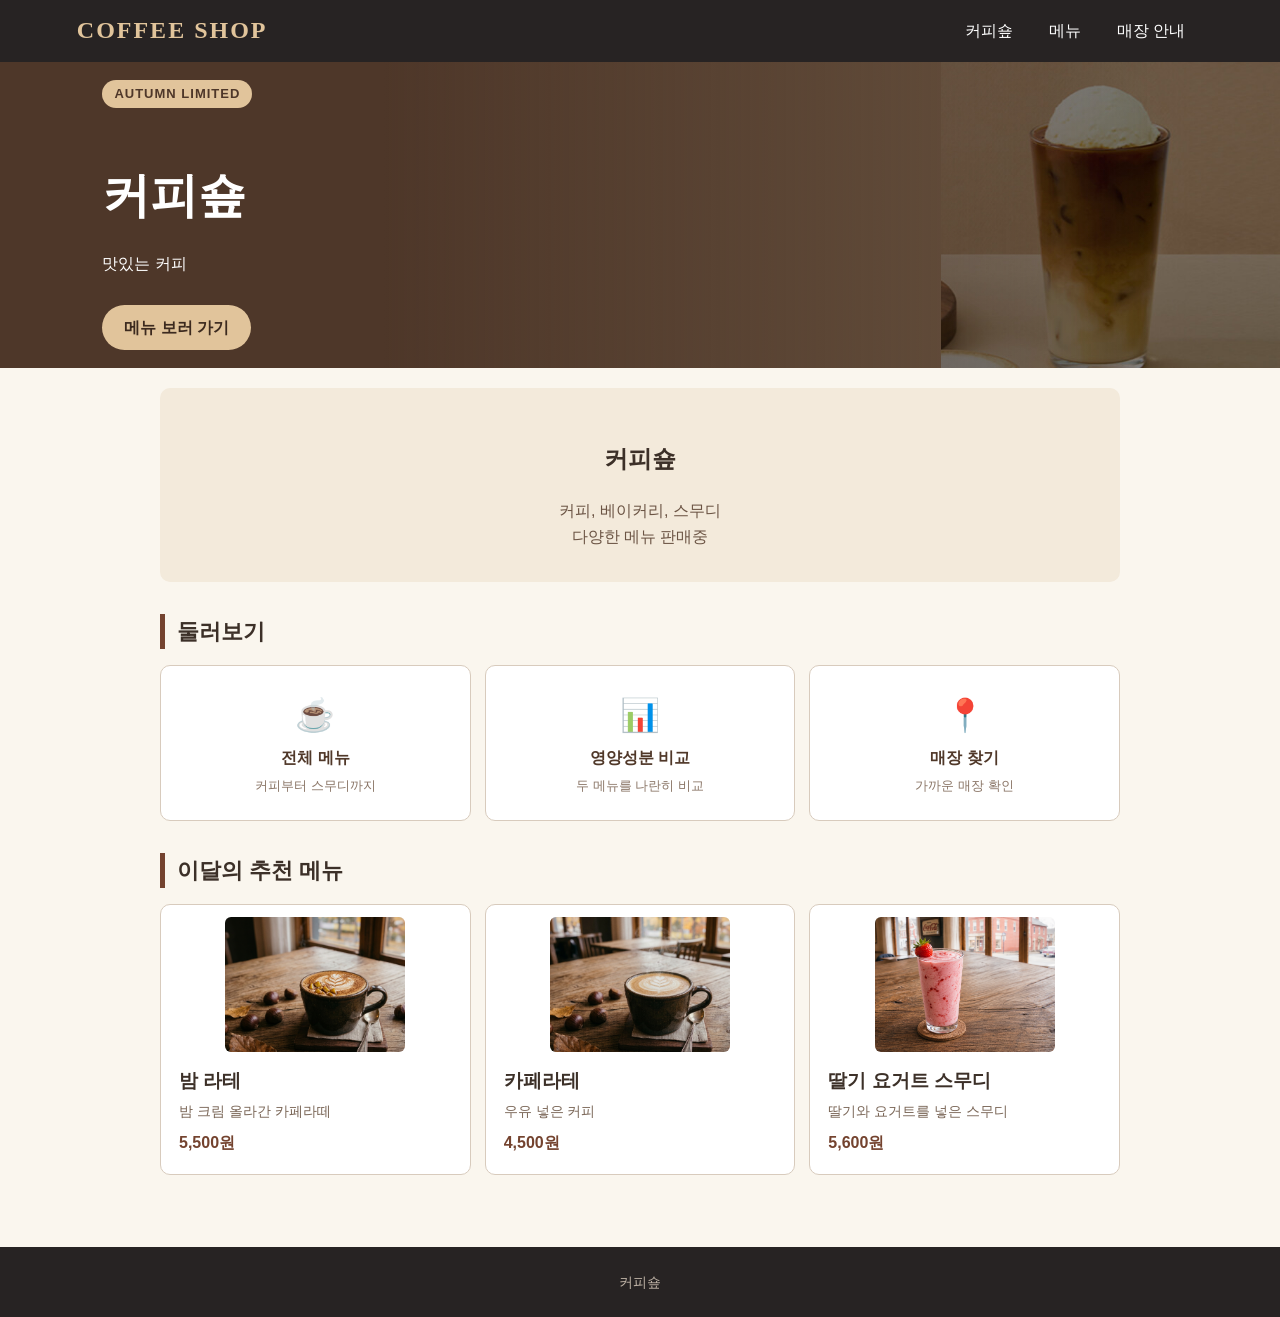
==== index.html @ 4aac27b4 "Add files via upload" ====
<!DOCTYPE html>
<html lang="ko">
<head>
    <meta charset="UTF-8">
    <meta name="viewport" content="width=device-width, initial-scale=1">
    <title>홈 | 커피숖</title>
    <link rel="stylesheet" href="style.css">
</head>
<body>
    <!-- 상단 바: 하위 메뉴를 누르면 별도의 HTML 페이지로 이동한다. -->
    <header>
        <a class="brand" href="index.html">COFFEE SHOP</a>
        <nav aria-label="주요 메뉴">
            <details class="nav-group" name="navigation">
                <summary>커피숖</summary>
                <div class="dropdown">
                    <a href="index.html">메인</a>
                </div>
            </details>
            <details class="nav-group" name="navigation">
                <summary>메뉴</summary>
                <div class="dropdown">
                    <a href="menu.html">전체 메뉴</a>
                    <a href="compare.html">영양성분 비교</a>
                    <a href="order.html">금액 확인</a>
                </div>
            </details>
            <details class="nav-group" name="navigation">
                <summary>매장 안내</summary>
                <div class="dropdown">
                    <a href="store.html">매장찾기</a>
                </div>
            </details>
        </nav>
    </header>

    <section class="banner">
        <div>
            <span class="badge">AUTUMN LIMITED</span>
            <h1>커피숖</h1>
            <p>맛있는 커피</p>
            <a class="cta" href="menu.html">메뉴 보러 가기</a>
        </div>
    </section>

    <main>
        <!-- 브랜드 소개 -->
        <section class="intro">
            <h1>커피숖</h1>
            <p>커피, 베이커리, 스무디<br>
              다양한 메뉴 판매중 </p>
        </section>

        <!-- 바로가기 카드 -->
        <section>
            <h2>둘러보기</h2>
            <div class="shortcuts">
                <a href="menu.html">
                    <span class="icon">☕</span>
                    <strong>전체 메뉴</strong>
                    <small>커피부터 스무디까지</small>
                </a>
                <a href="compare.html">
                    <span class="icon">📊</span>
                    <strong>영양성분 비교</strong>
                    <small>두 메뉴를 나란히 비교</small>
                </a>
                <a href="store.html">
                    <span class="icon">📍</span>
                    <strong>매장 찾기</strong>
                    <small>가까운 매장 확인</small>
                </a>
            </div>
        </section>

        <!-- 추천 메뉴 -->
        <section>
            <h2>이달의 추천 메뉴</h2>
            <div class="picks">
                <div class="pick">
                    <img src="images/chestnut-latte.jpg" alt="밤 라테">
                    <h3>밤 라테</h3>
                    <p>밤 크림 올라간 카페라떼</p>
                    <strong>5,500원</strong>
                </div>
                <div class="pick">
                    <img src="images/cafe-latte.jpg" alt="카페라테">
                    <h3>카페라테</h3>
                    <p>우유 넣은 커피</p>
                    <strong>4,500원</strong>
                </div>
                <div class="pick">
                    <img src="images/strawberry-smoothie.jpg" alt="딸기 요거트 스무디">
                    <h3>딸기 요거트 스무디</h3>
                    <p>딸기와 요거트를 넣은 스무디</p>
                    <strong>5,600원</strong>
                </div>
            </div>
        </section>
    </main>

    <footer>커피숖</footer>
</body>
</html>
---- style.css ----
/* 전체 화면: 밝은 크림색 배경과 갈색 글씨를 사용한다. */
body {
    margin: 0;
    font-family: "맑은 고딕", sans-serif;
    color: #3c3028;
    background-color: #faf6ee;
    line-height: 1.6;
}

header, main, footer {
    max-width: 960px;
    margin: auto;
    padding: 20px;
}

header {
    display: flex;
    align-items: center;
    justify-content: space-between;
    flex-wrap: wrap;
}

nav a {
    margin-right: 12px;
    color: #593b2c;
}

section {
    margin-bottom: 32px;
}

.season {
    padding: 32px;
    background-color: #74432f;
    color: white;
    border-radius: 8px;
}

/* 메뉴 카드: 넓은 화면에서는 한 줄에 세 개씩 배치한다. */
.cards {
    display: grid;
    grid-template-columns: repeat(3, 1fr);
    gap: 14px;
}

article, #order {
    padding: 20px;
    border: 1px solid #d8cbbd;
    border-radius: 8px;
    background-color: white;
}

h3 {
    margin-top: 0;
}

summary {
    margin-top: 14px;
    color: #795038;
    cursor: pointer;
}

select {
    font: inherit;
    padding: 4px;
    margin-right: 10px;
}

.result {
    border-top: 1px solid #d8cbbd;
    padding-top: 12px;
}

/* 휴대폰처럼 화면이 좁으면 카드를 한 줄에 하나씩 보여 준다. */
@media (max-width: 650px) {
    .cards {
        grid-template-columns: 1fr;
    }
}

/* 사진처럼 네 칸을 같은 너비로 나누고 선택한 칸을 진하게 표시한다. */
.categories {
    display: grid;
    grid-template-columns: repeat(4, 1fr);
    gap: 1px;
    background-color: #d9d2cf;
}

.categories button {
    padding: 14px 2px;
    border: 0;
    background-color: #e7dfdb;
    font: inherit;
    font-weight: bold;
    cursor: pointer;
}

.categories button[aria-pressed="true"] {
    color: white;
    background-color: #392832;
}

/* 비교표는 좁은 화면에서도 두 메뉴가 나란히 보이도록 한다. */
dialog {
    width: min(480px, 86%);
    padding: 18px;
    border: 1px solid #c9bab2;
    border-radius: 8px;
    color: #3c3028;
}

dialog::backdrop {
    background-color: rgba(44, 32, 27, 0.55);
}

dialog table {
    width: 100%;
    border-collapse: collapse;
}

dialog td, dialog th {
    padding: 8px 3px;
    text-align: center;
    border-bottom: 1px solid #ded4cd;
}

dialog select {
    max-width: 100%;
    margin: 0;
}

.compare-button {
    margin-top: 15px;
    padding: 8px 14px;
    background-color: white;
    border: 1px solid #795038;
    border-radius: 4px;
    font: inherit;
    cursor: pointer;
}

/* 모든 페이지에 같은 상단 바를 배치한다. */
header {
    max-width: none;
    padding: 0 6%;
    background: #272323;
    color: white;
}
.brand {
    color: #e1c49b;
    font: bold 24px Georgia, serif;
    letter-spacing: 2px;
    text-decoration: none;
}
nav, .links {
    display: flex;
    flex-wrap: wrap;
}
.nav-group {
    position: relative;
}
.nav-group summary {
    color: white;
    margin: 0;
    padding: 18px;
    list-style: none;
}
.nav-group[open] summary {
    background: #4a3932;
}
.dropdown {
    position: absolute;
    z-index: 2;
    right: 0;
    min-width: 140px;
    background: #fff9ec;
    border: 1px solid #d8cbbd;
}
.dropdown a, .links a {
    display: block;
    padding: 12px 18px;
    margin: 0;
    color: #503829;
    text-decoration: none;
}
.dropdown a:hover, .links a:hover {
    background: #ede0c8;
}
.banner {
    display: grid;
    min-height: 175px;
    align-items: center;
    padding: 18px 8%;
    margin: 0;
    color: white;
    background: linear-gradient(90deg, #4e3729 30%, transparent 90%), url("coffee.jpg") right 50% / auto 100% no-repeat #66513e;
}
.banner h1 {
    font-size: clamp(27px, 4vw, 48px);
    margin-bottom: 4px;
}
.categories {
    grid-template-columns: repeat(6, 1fr);
}
.links a {
    background: #efe7da;
    margin: 0 10px 10px 0;
}
#comparison table {
    width: 100%;
    border-collapse: collapse;
}
#comparison th, #comparison td {
    text-align: center;
    padding: 10px 3px;
    border-bottom: 1px solid #d8cbbd;
}
#comparison select {
    max-width: 100%;
    margin: 0;
}
#search {
    font: inherit;
    padding: 8px;
}
@media (max-width: 650px) {
    header {
        display: block;
        padding: 12px 16px 0;
    }
    .nav-group summary {
        padding: 10px;
    }
    .nav-group:first-child .dropdown {
        left: 0;
        right: auto;
    }
    .categories {
        grid-template-columns: repeat(3, 1fr);
    }
    .banner p {
        max-width: 60%;
    }
}
/* 메뉴 카드 사진: 모든 카드에서 같은 비율로 꽉 채워 보여 준다. */
.cards article {
    display: flex;
    flex-direction: column;
    overflow: hidden;
}

.cards article img {
    display: block;
    width: min(100%, 180px);
    margin-inline: auto;
    aspect-ratio: 4 / 3;
    object-fit: cover;
    border-radius: 6px;
    margin-bottom: 14px;
    background-color: #eee6da;   /* 사진이 없을 때 크림색 칸으로 보임 */
}

.cards article strong {
    display: block;
    margin-top: 4px;
}

/* 휴대폰에서는 사진이 너무 커지지 않도록 비율을 낮춘다. */
@media (max-width: 650px) {
    .cards article img, .pick img {
        max-width: 150px;
        aspect-ratio: 4 / 3;
    }
}
/* ===== 홈 화면 꾸미기 ===== */
.banner .badge {
    display: inline-block;
    margin-bottom: 10px;
    padding: 4px 12px;
    border-radius: 20px;
    background-color: #e1c49b;
    color: #4e3729;
    font-size: 13px;
    font-weight: bold;
    letter-spacing: 1px;
}

.cta {
    display: inline-block;
    margin-top: 12px;
    padding: 10px 22px;
    border-radius: 24px;
    background-color: #e1c49b;
    color: #3c2a1f;
    font-weight: bold;
    text-decoration: none;
    transition: background-color 0.2s, transform 0.2s;
}
.cta:hover {
    background-color: #f0d9b5;
    transform: translateY(-2px);
}

main h2 {
    margin: 0 0 16px;
    padding-left: 12px;
    border-left: 5px solid #74432f;
    font-size: 22px;
}

.intro {
    padding: 32px 20px;
    text-align: center;
    background-color: #f3eadb;
    border-radius: 10px;
}
.intro h2 {
    border-left: 0;
    padding-left: 0;
}
.intro p {
    margin: 0;
    color: #6b5444;
}

/* 바로가기 카드 */
.shortcuts {
    display: grid;
    grid-template-columns: repeat(3, 1fr);
    gap: 14px;
}
.shortcuts a {
    display: flex;
    flex-direction: column;
    align-items: center;
    gap: 4px;
    padding: 24px 12px;
    background-color: white;
    border: 1px solid #d8cbbd;
    border-radius: 10px;
    color: #503829;
    text-align: center;
    text-decoration: none;
    transition: transform 0.2s, box-shadow 0.2s;
}
.shortcuts a:hover {
    transform: translateY(-4px);
    box-shadow: 0 8px 18px rgba(80, 56, 41, 0.15);
}
.shortcuts .icon {
    font-size: 32px;
}
.shortcuts small {
    color: #8a7566;
}

/* 추천 메뉴 */
.picks {
    display: grid;
    grid-template-columns: repeat(3, 1fr);
    gap: 14px;
}
.pick {
    overflow: hidden;
    padding-bottom: 18px;
    background-color: white;
    border: 1px solid #d8cbbd;
    border-radius: 10px;
}
.pick img {
    display: block;
    width: min(100%, 180px);
    margin-inline: auto;
    aspect-ratio: 4 / 3;
    object-fit: cover;
    background-color: #eee6da;
}
.pick h3,
.pick p,
.pick strong {
    margin: 0;
    padding: 0 18px;
}
.pick h3 {
    padding-top: 14px;
}
.pick p {
    margin: 4px 0 8px;
    color: #7a6657;
    font-size: 14px;
}
.pick strong {
    color: #74432f;
}

/* 푸터 */
footer {
    max-width: none;
    margin-top: 20px;
    padding: 24px;
    background-color: #272323;
    color: #bfb3a6;
    text-align: center;
    font-size: 14px;
}

@media (max-width: 650px) {
    .shortcuts,
    .picks {
        grid-template-columns: 1fr;
    }
    .banner .cta {
        padding: 8px 18px;
    }
}
#menu:has(input[value="커피"]:checked) article:not([data-category="커피"]) { display: none; }
#menu:has(input[value="논커피"]:checked) article:not([data-category="논커피"]) { display: none; }
#menu:has(input[value="베이커리"]:checked) article:not([data-category="베이커리"]) { display: none; }
#menu:has(input[value="스무디"]:checked) article:not([data-category="스무디"]) { display: none; }
#menu:has(input[value="베버리지"]:checked) article:not([data-category="베버리지"]) { display: none; }
/* 영양성분 비교 */

#comparison td span { display: none; }
#comparison:has(#menu0 option[value="p0"]:checked) .side0 .p0,
#comparison:has(#menu0 option[value="p1"]:checked) .side0 .p1,
#comparison:has(#menu0 option[value="p2"]:checked) .side0 .p2,
#comparison:has(#menu0 option[value="p3"]:checked) .side0 .p3,
#comparison:has(#menu0 option[value="p4"]:checked) .side0 .p4,
#comparison:has(#menu0 option[value="p5"]:checked) .side0 .p5,
#comparison:has(#menu0 option[value="p6"]:checked) .side0 .p6,
#comparison:has(#menu0 option[value="p7"]:checked) .side0 .p7,
#comparison:has(#menu0 option[value="p8"]:checked) .side0 .p8,
#comparison:has(#menu0 option[value="p9"]:checked) .side0 .p9,
#comparison:has(#menu0 option[value="p10"]:checked) .side0 .p10,
#comparison:has(#menu0 option[value="p11"]:checked) .side0 .p11,
#comparison:has(#menu0 option[value="p12"]:checked) .side0 .p12,
#comparison:has(#menu0 option[value="p13"]:checked) .side0 .p13,
#comparison:has(#menu1 option[value="p0"]:checked) .side1 .p0,
#comparison:has(#menu1 option[value="p1"]:checked) .side1 .p1,
#comparison:has(#menu1 option[value="p2"]:checked) .side1 .p2,
#comparison:has(#menu1 option[value="p3"]:checked) .side1 .p3,
#comparison:has(#menu1 option[value="p4"]:checked) .side1 .p4,
#comparison:has(#menu1 option[value="p5"]:checked) .side1 .p5,
#comparison:has(#menu1 option[value="p6"]:checked) .side1 .p6,
#comparison:has(#menu1 option[value="p7"]:checked) .side1 .p7,
#comparison:has(#menu1 option[value="p8"]:checked) .side1 .p8,
#comparison:has(#menu1 option[value="p9"]:checked) .side1 .p9,
#comparison:has(#menu1 option[value="p10"]:checked) .side1 .p10,
#comparison:has(#menu1 option[value="p11"]:checked) .side1 .p11,
#comparison:has(#menu1 option[value="p12"]:checked) .side1 .p12,
#comparison:has(#menu1 option[value="p13"]:checked) .side1 .p13 { display: inline; }
    
/* 매장 선택 */

.count, #stores article { display: none; }
main:has(#area option[value="f0"]:checked) .count.f0 { display: block; }
main:has(#area option[value="f0"]:checked) #stores .store0 { display: flex; }
main:has(#area option[value="f0"]:checked) #stores .store1 { display: flex; }
main:has(#area option[value="f0"]:checked) #stores .store2 { display: flex; }
main:has(#area option[value="f1"]:checked) .count.f1 { display: block; }
main:has(#area option[value="f1"]:checked) #stores .store0 { display: flex; }
main:has(#area option[value="f1"]:checked) #stores .store1 { display: flex; }
main:has(#area option[value="f2"]:checked) .count.f2 { display: block; }
main:has(#area option[value="f2"]:checked) #stores .store2 { display: flex; }
main:has(#area option[value="f3"]:checked) .count.f3 { display: block; }
main:has(#area option[value="f3"]:checked) #stores .store0 { display: flex; }
main:has(#area option[value="f4"]:checked) .count.f4 { display: block; }
main:has(#area option[value="f4"]:checked) #stores .store1 { display: flex; }
main:has(#area option[value="f5"]:checked) .count.f5 { display: block; }
main:has(#area option[value="f5"]:checked) #stores .store2 { display: flex; }
    
.categories label { padding: 8px 4px; background: #efe7da; cursor: pointer; }
#order table { width: 100%; border-collapse: collapse; }
#order th, #order td { padding: 6px; border-bottom: 1px solid #d8cbbd; text-align: center; }

/* 메뉴 분류 버튼 */
#menu .categories {
    display: flex;
    flex-wrap: wrap;
    gap: 8px;
    margin: 0 0 16px;
    padding: 0;
    border: 0;
    background: transparent;
}

/* 분류 이름과 라디오 버튼은 화면에서만 숨김 */
#menu .categories legend,
#menu .categories input {
    position: absolute;
    width: 1px;
    height: 1px;
    margin: -1px;
    padding: 0;
    overflow: hidden;
    clip-path: inset(50%);
    white-space: nowrap;
    border: 0;
}

#menu .categories label {
    position: relative;
    padding: 8px 18px;
    border: 1px solid #d8cbbd;
    border-radius: 24px;
    background: #fffaf3;
    color: #593b2c;
    font-size: 15px;
    cursor: pointer;
}

#menu .categories label:hover {
    background: #f0e5d7;
}

#menu .categories label:has(input:checked) {
    border-color: #593b2c;
    background: #593b2c;
    color: white;
}

#menu .categories label:has(input:focus-visible) {
    outline: 2px solid #795038;
    outline-offset: 3px;
}

/* 첫 번째 메뉴의 열량(kcal)과 당류(g) */
#comparison:has(#menu0 [value="p0"]:checked)  { --left-kcal: 285; --left-sugar: 28; }
#comparison:has(#menu0 [value="p1"]:checked)  { --left-kcal: 10;  --left-sugar: 0;  }
#comparison:has(#menu0 [value="p2"]:checked)  { --left-kcal: 160; --left-sugar: 11; }
#comparison:has(#menu0 [value="p3"]:checked)  { --left-kcal: 210; --left-sugar: 22; }
#comparison:has(#menu0 [value="p4"]:checked)  { --left-kcal: 130; --left-sugar: 30; }
#comparison:has(#menu0 [value="p5"]:checked)  { --left-kcal: 320; --left-sugar: 8;  }
#comparison:has(#menu0 [value="p6"]:checked)  { --left-kcal: 245; --left-sugar: 32; }
#comparison:has(#menu0 [value="p7"]:checked)  { --left-kcal: 210; --left-sugar: 36; }
#comparison:has(#menu0 [value="p8"]:checked)  { --left-kcal: 225; --left-sugar: 33; }
#comparison:has(#menu0 [value="p9"]:checked)  { --left-kcal: 155; --left-sugar: 30; }
#comparison:has(#menu0 [value="p10"]:checked) { --left-kcal: 140; --left-sugar: 29; }
#comparison:has(#menu0 [value="p11"]:checked) { --left-kcal: 125; --left-sugar: 26; }
#comparison:has(#menu0 [value="p12"]:checked) { --left-kcal: 205; --left-sugar: 23; }
#comparison:has(#menu0 [value="p13"]:checked) { --left-kcal: 330; --left-sugar: 24; }

/* 두 번째 메뉴의 열량(kcal)과 당류(g) */
#comparison:has(#menu1 [value="p0"]:checked)  { --right-kcal: 285; --right-sugar: 28; }
#comparison:has(#menu1 [value="p1"]:checked)  { --right-kcal: 10;  --right-sugar: 0;  }
#comparison:has(#menu1 [value="p2"]:checked)  { --right-kcal: 160; --right-sugar: 11; }
#comparison:has(#menu1 [value="p3"]:checked)  { --right-kcal: 210; --right-sugar: 22; }
#comparison:has(#menu1 [value="p4"]:checked)  { --right-kcal: 130; --right-sugar: 30; }
#comparison:has(#menu1 [value="p5"]:checked)  { --right-kcal: 320; --right-sugar: 8;  }
#comparison:has(#menu1 [value="p6"]:checked)  { --right-kcal: 245; --right-sugar: 32; }
#comparison:has(#menu1 [value="p7"]:checked)  { --right-kcal: 210; --right-sugar: 36; }
#comparison:has(#menu1 [value="p8"]:checked)  { --right-kcal: 225; --right-sugar: 33; }
#comparison:has(#menu1 [value="p9"]:checked)  { --right-kcal: 155; --right-sugar: 30; }
#comparison:has(#menu1 [value="p10"]:checked) { --right-kcal: 140; --right-sugar: 29; }
#comparison:has(#menu1 [value="p11"]:checked) { --right-kcal: 125; --right-sugar: 26; }
#comparison:has(#menu1 [value="p12"]:checked) { --right-kcal: 205; --right-sugar: 23; }
#comparison:has(#menu1 [value="p13"]:checked) { --right-kcal: 330; --right-sugar: 24; }

/* 첫째 줄은 열량, 둘째 줄은 당류를 비교 */
#comparison tbody tr:nth-child(1) {
    --left: var(--left-kcal);
    --right: var(--right-kcal);
}

#comparison tbody tr:nth-child(2) {
    --left: var(--left-sugar);
    --right: var(--right-sugar);
}

/* 각 칸에서 내 값과 상대 값의 차이를 구함 */
#comparison .side0 { --difference: calc(var(--left) - var(--right)); }
#comparison .side1 { --difference: calc(var(--right) - var(--left)); }

/* 차이가 양수인 칸에만 화살표가 보임 */
#comparison tbody tr:nth-child(-n+2) td::after {
    content: "▲";
    margin-left: 4px;
    color: #a14527;
    font-size: 0.75em;
    opacity: clamp(0, var(--difference), 1);
}

.pick {
    padding-top: 12px;
}

.pick img {
    border-radius: 6px;
}

/* 메뉴 화면: 영양성분 비교 버튼 */
#menu .compare-button {
    display: inline-block;
    margin-top: 4px;
    padding: 9px 18px;
    border: 0;
    border-radius: 24px;
    background-color: #593b2c;
    color: #fffaf3;
    font-size: 15px;
    font-weight: 600;
    text-decoration: none;
}

#menu .compare-button:hover {
    background-color: #744b35;
}

#menu .compare-button:focus-visible {
    outline: 2px solid #795038;
    outline-offset: 3px;
}
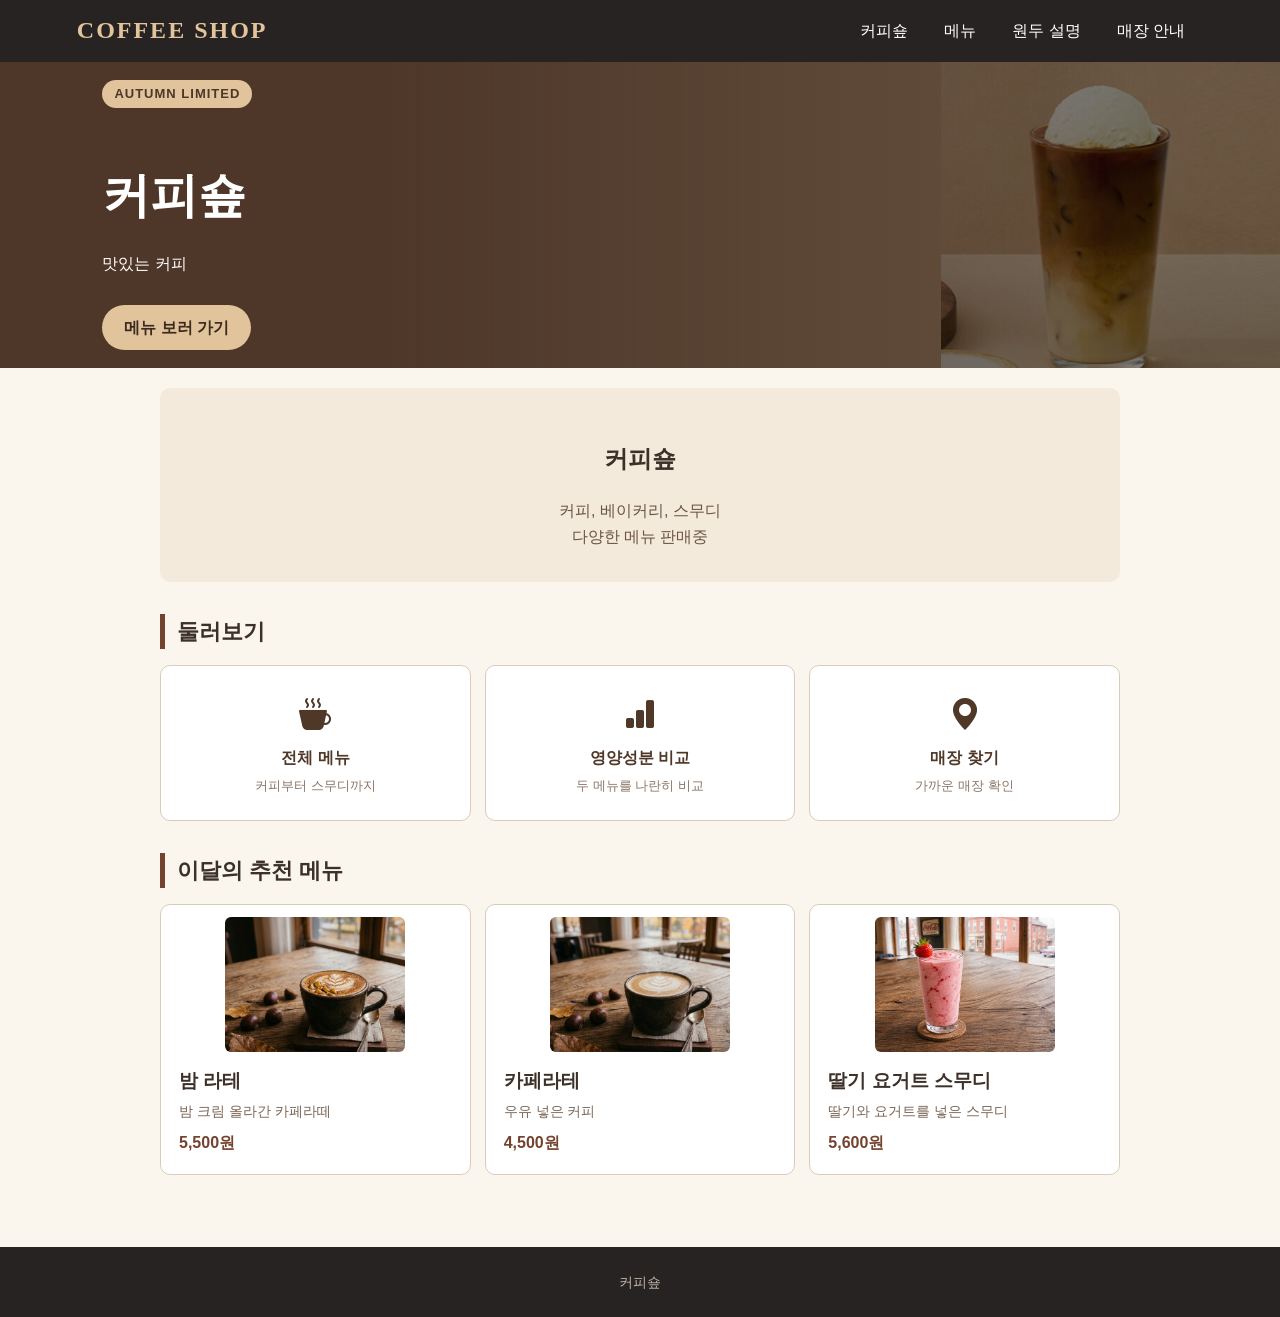
==== commit 3b5082e5: "Add files via upload" ====
--- a/index.html
+++ b/index.html
@@ -4,6 +4,7 @@
     <meta charset="UTF-8">
     <meta name="viewport" content="width=device-width, initial-scale=1">
     <title>홈 | 커피숖</title>
+    <link rel="stylesheet" href="https://cdn.jsdelivr.net/npm/bootstrap-icons@1.13.2/font/bootstrap-icons.min.css">
     <link rel="stylesheet" href="style.css">
 </head>
 <body>
@@ -25,6 +26,7 @@
                     <a href="order.html">금액 확인</a>
                 </div>
             </details>
+            <a class="nav-beans-link" href="beans.html">원두 설명</a>
             <details class="nav-group" name="navigation">
                 <summary>매장 안내</summary>
                 <div class="dropdown">
@@ -51,29 +53,28 @@
               다양한 메뉴 판매중 </p>
         </section>
 
-        <!-- 바로가기 카드 -->
-        <section>
-            <h2>둘러보기</h2>
+        <!-- 핵심 기능 바로가기 카드 3개 -->
+        <section aria-labelledby="shortcut-title">
+            <h2 id="shortcut-title">둘러보기</h2>
             <div class="shortcuts">
                 <a href="menu.html">
-                    <span class="icon">☕</span>
+                    <span class="icon" aria-hidden="true"><i class="bi bi-cup-hot-fill"></i></span>
                     <strong>전체 메뉴</strong>
                     <small>커피부터 스무디까지</small>
                 </a>
                 <a href="compare.html">
-                    <span class="icon">📊</span>
+                    <span class="icon" aria-hidden="true"><i class="bi bi-bar-chart-fill"></i></span>
                     <strong>영양성분 비교</strong>
                     <small>두 메뉴를 나란히 비교</small>
                 </a>
                 <a href="store.html">
-                    <span class="icon">📍</span>
+                    <span class="icon" aria-hidden="true"><i class="bi bi-geo-alt-fill"></i></span>
                     <strong>매장 찾기</strong>
                     <small>가까운 매장 확인</small>
                 </a>
             </div>
         </section>
-
-        <!-- 추천 메뉴 -->
+<!-- 추천 메뉴 -->
         <section>
             <h2>이달의 추천 메뉴</h2>
             <div class="picks">
--- a/style.css
+++ b/style.css
@@ -610,3 +610,112 @@
     outline: 2px solid #795038;
     outline-offset: 3px;
 }
+
+
+/* ===== 계절별 원두 추천: 기존 크림/브라운 디자인 계승 ===== */
+.bean-intro{color:#6d5748;max-width:750px;margin-bottom:20px;}
+.bean-season-controls{display:grid;grid-template-columns:repeat(5,minmax(0,1fr));gap:8px;margin:15px 0 22px;padding:0;border:0;}
+.bean-season-controls legend{font-weight:700;margin-bottom:10px;padding:0;}
+.bean-season-controls label{position:relative;display:block;cursor:pointer;text-align:center;border-radius:10px;padding:13px 5px;background:#eee3d6;color:#5f4636;border:1px solid #dacbbd;transition:background .2s,transform .2s;}
+.bean-season-controls label:hover{transform:translateY(-2px);background:#e6d5c3;}
+.bean-season-controls input{position:absolute;width:1px;height:1px;opacity:0;}
+.bean-season-controls label:has(input:checked){background:#593b2c;color:#fff;border-color:#593b2c;box-shadow:0 3px 10px #3c302821;}
+.bean-season-controls label:has(input:focus-visible){outline:3px solid #b77d52;outline-offset:2px;}
+.bean-season-summary{padding:20px 22px;background:#f3eadb;border-left:5px solid #74432f;border-radius:7px;margin-bottom:18px;}
+.bean-season-summary p{margin:5px 0 0;color:#6d5748;}
+.bean-season-summary .summary-item{display:none;}
+#beans-page:has(#season-all:checked) .summary-all,
+#beans-page:has(#season-spring:checked) .summary-spring,
+#beans-page:has(#season-summer:checked) .summary-summer,
+#beans-page:has(#season-autumn:checked) .summary-autumn,
+#beans-page:has(#season-winter:checked) .summary-winter{display:block;}
+.bean-cards{display:grid;grid-template-columns:repeat(3,minmax(0,1fr));gap:15px;}
+.bean-card{background:#fff;border:1px solid #d8cbbd;border-radius:11px;padding:22px;display:flex;flex-direction:column;gap:9px;transition:transform .2s,box-shadow .2s;}
+.bean-card:hover{transform:translateY(-3px);box-shadow:0 8px 18px #50382918;}
+.bean-card h3{font-size:19px;margin:0;}
+.bean-card .bean-region{font-size:12px;letter-spacing:.8px;color:#967b66;font-weight:700;}
+.bean-card .bean-taste{margin:0;color:#664e3f;}
+.bean-card .bean-note{font-size:13px;color:#6e5b4e;margin:0;line-height:1.6;}
+.bean-card .bean-tags{display:flex;gap:6px;flex-wrap:wrap;margin-top:auto;padding-top:9px;}
+.bean-card .bean-tags span{background:#f2e9dd;color:#71503d;border-radius:30px;padding:3px 9px;font-size:12px;}
+.bean-card .season-reason{background:#f9f3eb;border-radius:7px;padding:10px;font-size:13px;color:#594330;}
+#beans-page:has(#season-spring:checked) .bean-card:not([data-seasons~="spring"]),
+#beans-page:has(#season-summer:checked) .bean-card:not([data-seasons~="summer"]),
+#beans-page:has(#season-autumn:checked) .bean-card:not([data-seasons~="autumn"]),
+#beans-page:has(#season-winter:checked) .bean-card:not([data-seasons~="winter"]){display:none;}
+.bean-info{font-size:13px;background:#f5eee4;border-radius:8px;padding:14px 18px;color:#745f51;margin-top:22px;}
+.bean-info p{margin:4px 0;}
+.bean-info a{color:#694632;}
+@media(max-width:650px){.bean-cards{grid-template-columns:1fr;}.bean-season-controls{grid-template-columns:repeat(3,1fr);}}
+
+/* 상단 메뉴의 독립 원두 설명 링크: 다른 메뉴와 같은 색감과 높이 */
+.nav-beans-link {
+    display: flex; align-items: center; padding: 18px; color: white;
+    text-decoration: none; margin: 0; white-space: nowrap;
+}
+.nav-beans-link:hover, .nav-beans-link[aria-current="page"] { background: #4a3932; color: #fff; }
+@media (max-width: 650px) { .nav-beans-link { padding: 10px; } }
+
+/* 메인 핵심 기능 바로가기: 원래의 3개 카드 유지 */
+.shortcuts { display: grid; grid-template-columns: repeat(3, minmax(0, 1fr)); gap: 14px; }
+.shortcuts a { min-width: 0; }
+.shortcuts .icon i { font-size: 32px; line-height: 1; }
+@media (max-width: 650px) {
+    .shortcuts { grid-template-columns: 1fr; }
+}
+
+
+/* ===== 원두 카드: 기본은 산지명만, 마우스를 올리면 상세 설명 표시 ===== */
+/* Grid에서 옆 카드까지 늘어나지 않게 상단 정렬 */
+#beans-page .bean-cards {
+    align-items: start;
+}
+
+#beans-page .bean-card {
+    gap: 6px;
+    min-width: 0;
+    padding: 20px 22px;
+}
+
+/* 처음에는 BRAZIL / 브라질 같은 제목만 보임 */
+#beans-page .bean-card .bean-taste,
+#beans-page .bean-card .bean-note,
+#beans-page .bean-card .season-reason,
+#beans-page .bean-card .bean-tags {
+    display: none;
+}
+
+/* 카드에 마우스를 올리거나, 카드 내부에 키보드 포커스가 있으면 상세 표시 */
+#beans-page .bean-card:hover .bean-taste,
+#beans-page .bean-card:hover .bean-note,
+#beans-page .bean-card:hover .season-reason,
+#beans-page .bean-card:hover .bean-tags,
+#beans-page .bean-card:focus-within .bean-taste,
+#beans-page .bean-card:focus-within .bean-note,
+#beans-page .bean-card:focus-within .season-reason,
+#beans-page .bean-card:focus-within .bean-tags {
+    display: block;
+}
+
+/* 상세 내용 사이 간격 */
+#beans-page .bean-card:hover .bean-taste,
+#beans-page .bean-card:focus-within .bean-taste {
+    margin-top: 10px;
+}
+
+#beans-page .bean-card:hover .bean-tags,
+#beans-page .bean-card:focus-within .bean-tags {
+    display: flex;
+}
+
+/* 터치 기기에서는 hover가 불안정해 설명을 기본 표시 */
+@media (hover: none) {
+    #beans-page .bean-card .bean-taste,
+    #beans-page .bean-card .bean-note,
+    #beans-page .bean-card .season-reason {
+        display: block;
+    }
+    #beans-page .bean-card .bean-tags {
+        display: flex;
+    }
+}
